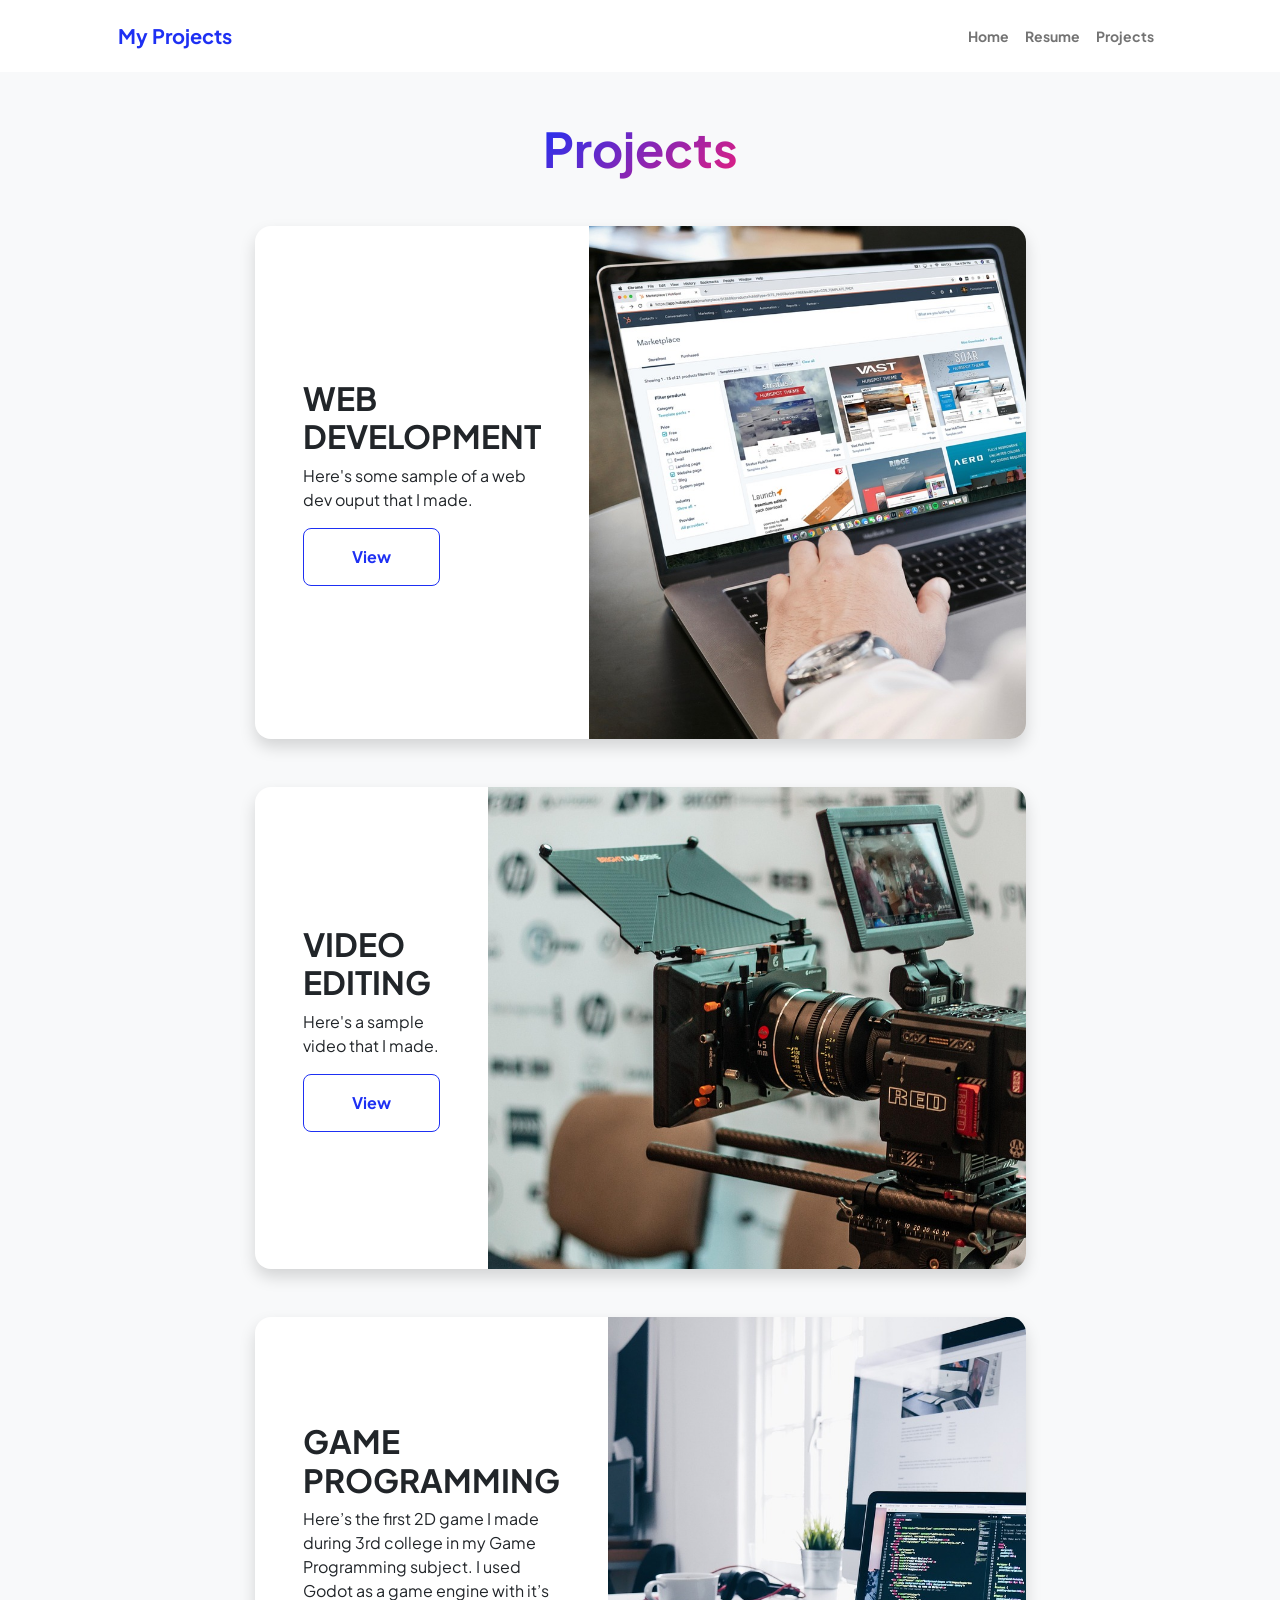
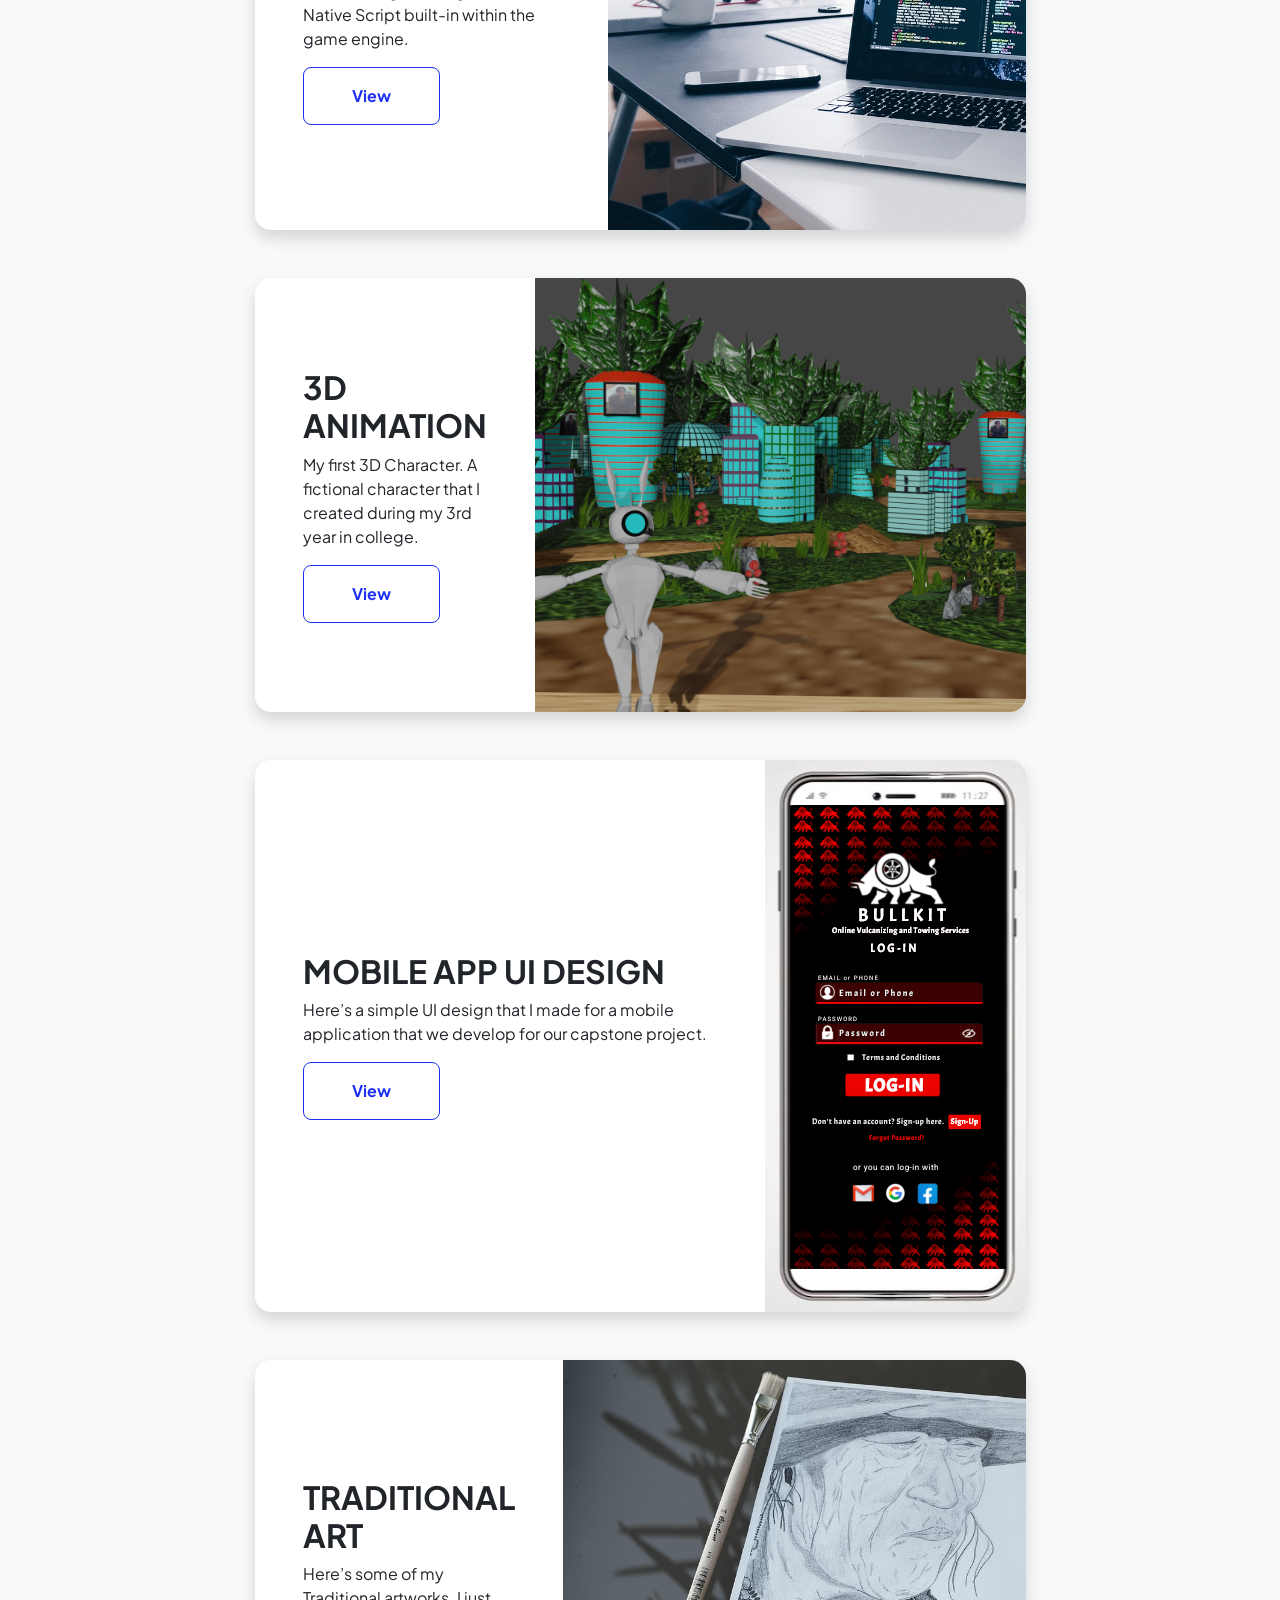
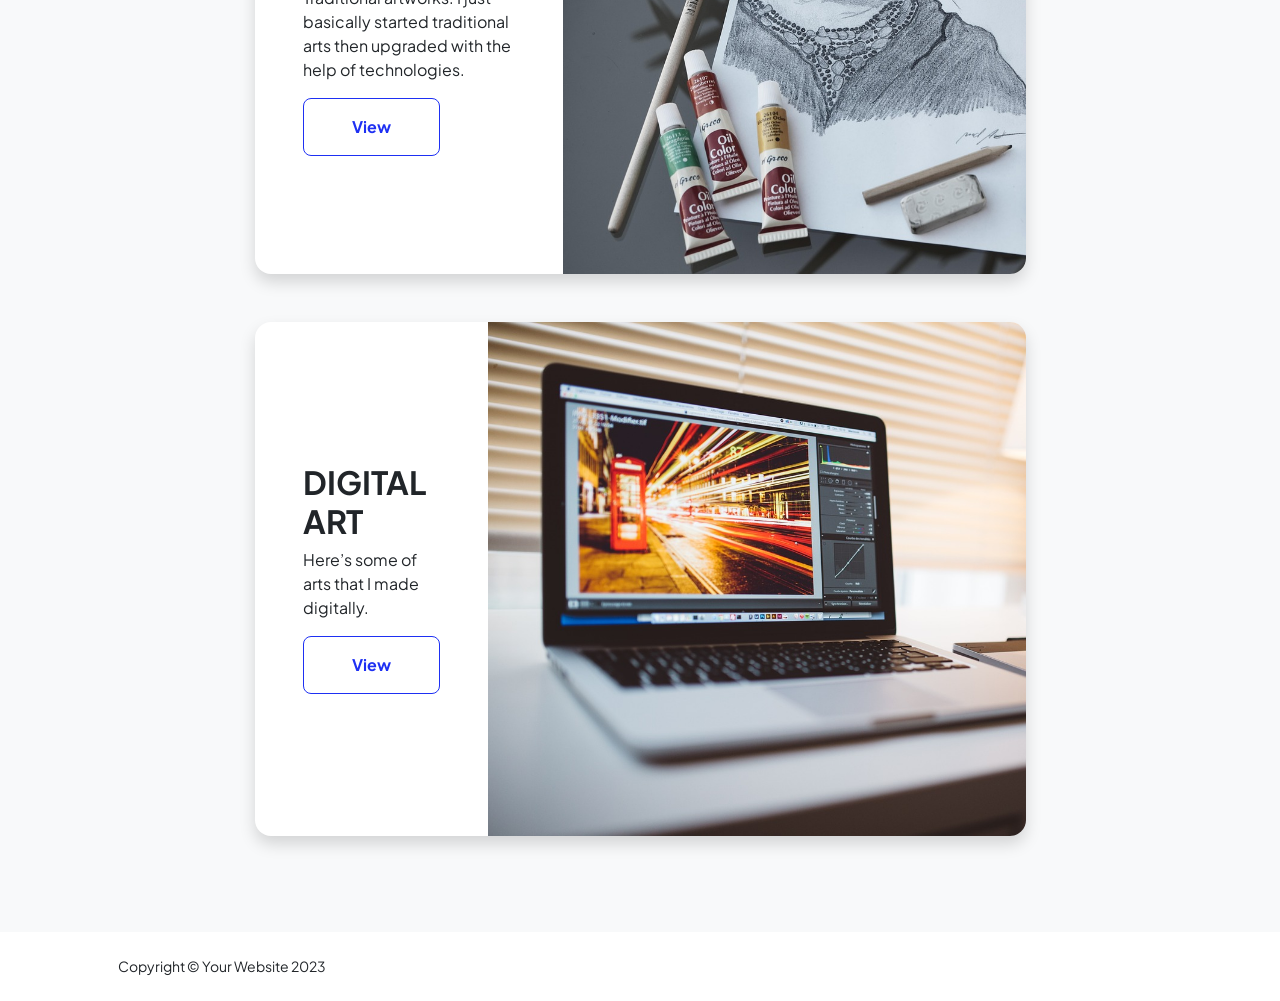
==== projects.html @ 904de493 "initial commit portfolio" ====
<!DOCTYPE html>
<html lang="en">
    <head>
        <meta charset="utf-8" />
        <meta name="viewport" content="width=device-width, initial-scale=1, shrink-to-fit=no" />
        <meta name="description" content="" />
        <meta name="author" content="" />
        <title>Dagle Anthony's Projects</title>
        <!-- Favicon-->
        <link rel="icon" type="image/x-icon" href="assets/favicon.ico" />
        <!-- Custom Google font-->
        <link rel="preconnect" href="https://fonts.googleapis.com" />
        <link rel="preconnect" href="https://fonts.gstatic.com" crossorigin />
        <link href="https://fonts.googleapis.com/css2?family=Plus+Jakarta+Sans:wght@100;200;300;400;500;600;700;800;900&amp;display=swap" rel="stylesheet" />
        <!-- Bootstrap icons-->
        <link href="https://cdn.jsdelivr.net/npm/bootstrap-icons@1.8.1/font/bootstrap-icons.css" rel="stylesheet" />
        <!-- Core theme CSS (includes Bootstrap)-->
        <link href="css/styles.css" rel="stylesheet" />
    </head>
    <body class="d-flex flex-column h-100 bg-light">
        <main class="flex-shrink-0">
            <!-- Navigation-->
            <nav class="navbar navbar-expand-lg navbar-light bg-white py-3">
                <div class="container px-5">
                    <a class="navbar-brand" href="index.html"><span class="fw-bolder text-primary">My Projects</span></a>
                    <button class="navbar-toggler" type="button" data-bs-toggle="collapse" data-bs-target="#navbarSupportedContent" aria-controls="navbarSupportedContent" aria-expanded="false" aria-label="Toggle navigation"><span class="navbar-toggler-icon"></span></button>
                    <div class="collapse navbar-collapse" id="navbarSupportedContent">
                        <ul class="navbar-nav ms-auto mb-2 mb-lg-0 small fw-bolder">
                            <li class="nav-item"><a class="nav-link" href="index.html">Home</a></li>
                            <li class="nav-item"><a class="nav-link" href="resume.html">Resume</a></li>
                            <li class="nav-item"><a class="nav-link" href="projects.html">Projects</a></li>
                            <!-- <li class="nav-item"><a class="nav-link" href="contact.html">Contact</a></li> -->
                        </ul>
                    </div>
                </div>
            </nav>
            <!-- Projects Section-->
            <section class="py-5">
                <div class="container px-5 mb-5">
                    <div class="text-center mb-5">
                        <h1 class="display-5 fw-bolder mb-0"><span class="text-gradient d-inline">Projects</span></h1>
                    </div>
                    <div class="row gx-5 justify-content-center">
                        <div class="col-lg-11 col-xl-9 col-xxl-8">
                            <!-- Project Card 1-->
                            <div class="card overflow-hidden shadow rounded-4 border-0 mb-5">
                                <div class="card-body p-0">
                                    <div class="d-flex align-items-center">
                                        <div class="p-5">
                                            <h2 class="fw-bolder">WEB DEVELOPMENT</h2>
                                            <p>Here's some sample of a web dev ouput that I made.</p>
                                            <a class="btn btn-outline-primary btn-lg px-5 py-3 fs-6 fw-bolder" href="webprojects.html">View</a>

                                        </div>
                                        <img class="img-fluid" src="assets/webpic.jpg" alt="..." />
                                    </div>
                                </div>
                            </div>
                            <!-- Project Card 2-->
                            <div class="card overflow-hidden shadow rounded-4 border-0">
                                <div class="card-body p-0">
                                    <div class="d-flex align-items-center">
                                        <div class="p-5">
                                            <h2 class="fw-bolder">VIDEO EDITING</h2>
                                            <p>Here's a sample video that I made.</p>
                                            <a class="btn btn-outline-primary btn-lg px-5 py-3 fs-6 fw-bolder" href="videoediting.html">View</a>
                                        </div>
                                        <img class="img-fluid" src="assets/vidpic.jpg" alt="..." />
                                    </div>
                                </div>
                            </div>
                            <br><br>

                            <!-- Project Card 3-->
                            <div class="card overflow-hidden shadow rounded-4 border-0">
                                <div class="card-body p-0">
                                    <div class="d-flex align-items-center">
                                        <div class="p-5">
                                            <h2 class="fw-bolder">GAME PROGRAMMING</h2>
                                            <p>Here’s the first 2D game I made during 3rd college in my Game Programming subject. I used Godot as a game engine with it’s Native Script built-in within the game engine.</p>
                                            <a class="btn btn-outline-primary btn-lg px-5 py-3 fs-6 fw-bolder" href="gameprogramming.html">View</a>
                                        </div>
                                        <img class="img-fluid" src="assets/gp.jpg" alt="..." />
                                    </div>
                                </div>
                            </div>
                            <br><br>

                            <!-- Project Card 4-->
                            <div class="card overflow-hidden shadow rounded-4 border-0">
                                <div class="card-body p-0">
                                    <div class="d-flex align-items-center">
                                        <div class="p-5">
                                            <h2 class="fw-bolder">3D ANIMATION</h2>
                                            <p>My first 3D Character. A fictional character that I created during my 3rd year in college.</p>
                                            <a class="btn btn-outline-primary btn-lg px-5 py-3 fs-6 fw-bolder" href="3danimation.html">View</a>
                                        </div>
                                        <img class="img-fluid" src="assets/3d4.png" alt="..." />
                                    </div>
                                </div>
                            </div>
                            <br><br>

                            <!-- Project Card 5-->
                            <div class="card overflow-hidden shadow rounded-4 border-0">
                                <div class="card-body p-0">
                                    <div class="d-flex align-items-center">
                                        <div class="p-5">
                                            <h2 class="fw-bolder">MOBILE APP UI DESIGN</h2>
                                            <p>Here’s a simple UI design that I made for a mobile application that we develop for our capstone project.</p>
                                            <a class="btn btn-outline-primary btn-lg px-5 py-3 fs-6 fw-bolder" href="uiapp.html">View</a>
                                        </div>
                                        <img class="img-fluid" src="assets/u1.png" alt="..." />
                                    </div>
                                </div>
                            </div>
                            <br><br>

                            <!-- Project Card 6-->
                            <div class="card overflow-hidden shadow rounded-4 border-0">
                                <div class="card-body p-0">
                                    <div class="d-flex align-items-center">
                                        <div class="p-5">
                                            <h2 class="fw-bolder">TRADITIONAL ART</h2>
                                            <p>Here’s some of my Traditional artworks. I just basically started traditional arts then upgraded with the help of technologies.</p>
                                            <a class="btn btn-outline-primary btn-lg px-5 py-3 fs-6 fw-bolder" href="art.html">View</a>
                                        </div>
                                        <img class="img-fluid" src="assets/sketch.jpg" alt="..." />
                                    </div>
                                </div>
                            </div>
                            <br><br>
                            <!-- Project Card 7-->
                            <div class="card overflow-hidden shadow rounded-4 border-0">
                                <div class="card-body p-0">
                                    <div class="d-flex align-items-center">
                                        <div class="p-5">
                                            <h2 class="fw-bolder">DIGITAL ART</h2>
                                            <p>Here’s some of arts that I made digitally.</p>
                                            <a class="btn btn-outline-primary btn-lg px-5 py-3 fs-6 fw-bolder" href="digi-art.html">View</a>
                                        </div>
                                        <img class="img-fluid" src="assets/digi.jpg" alt="..." />
                                    </div>
                                </div>
                            </div>

                        </div>
                    </div>
                </div>
            </section>
            <!-- Call to action section
            <section class="py-5 bg-gradient-primary-to-secondary text-white">
                <div class="container px-5 my-5">
                    <div class="text-center">
                        <h2 class="display-4 fw-bolder mb-4">Let's build something together</h2>
                        <a class="btn btn-outline-light btn-lg px-5 py-3 fs-6 fw-bolder" href="contact.html">Contact me</a>
                    </div>
                </div>
            </section> -->
        </main>
        <!-- Footer-->
        <footer class="bg-white py-4 mt-auto">
            <div class="container px-5">
                <div class="row align-items-center justify-content-between flex-column flex-sm-row">
                    <div class="col-auto"><div class="small m-0">Copyright &copy; Your Website 2023</div></div>
                    <!-- <div class="col-auto">
                        <a class="small" href="#!">Privacy</a>
                        <span class="mx-1">&middot;</span>
                        <a class="small" href="#!">Terms</a>
                        <span class="mx-1">&middot;</span>
                        <a class="small" href="#!">Contact</a>
                    </div> -->
                </div>
            </div>
        </footer>
        <!-- Bootstrap core JS-->
        <script src="https://cdn.jsdelivr.net/npm/bootstrap@5.2.3/dist/js/bootstrap.bundle.min.js"></script>
        <!-- Core theme JS-->
        <script src="js/scripts.js"></script>
    </body>
</html>
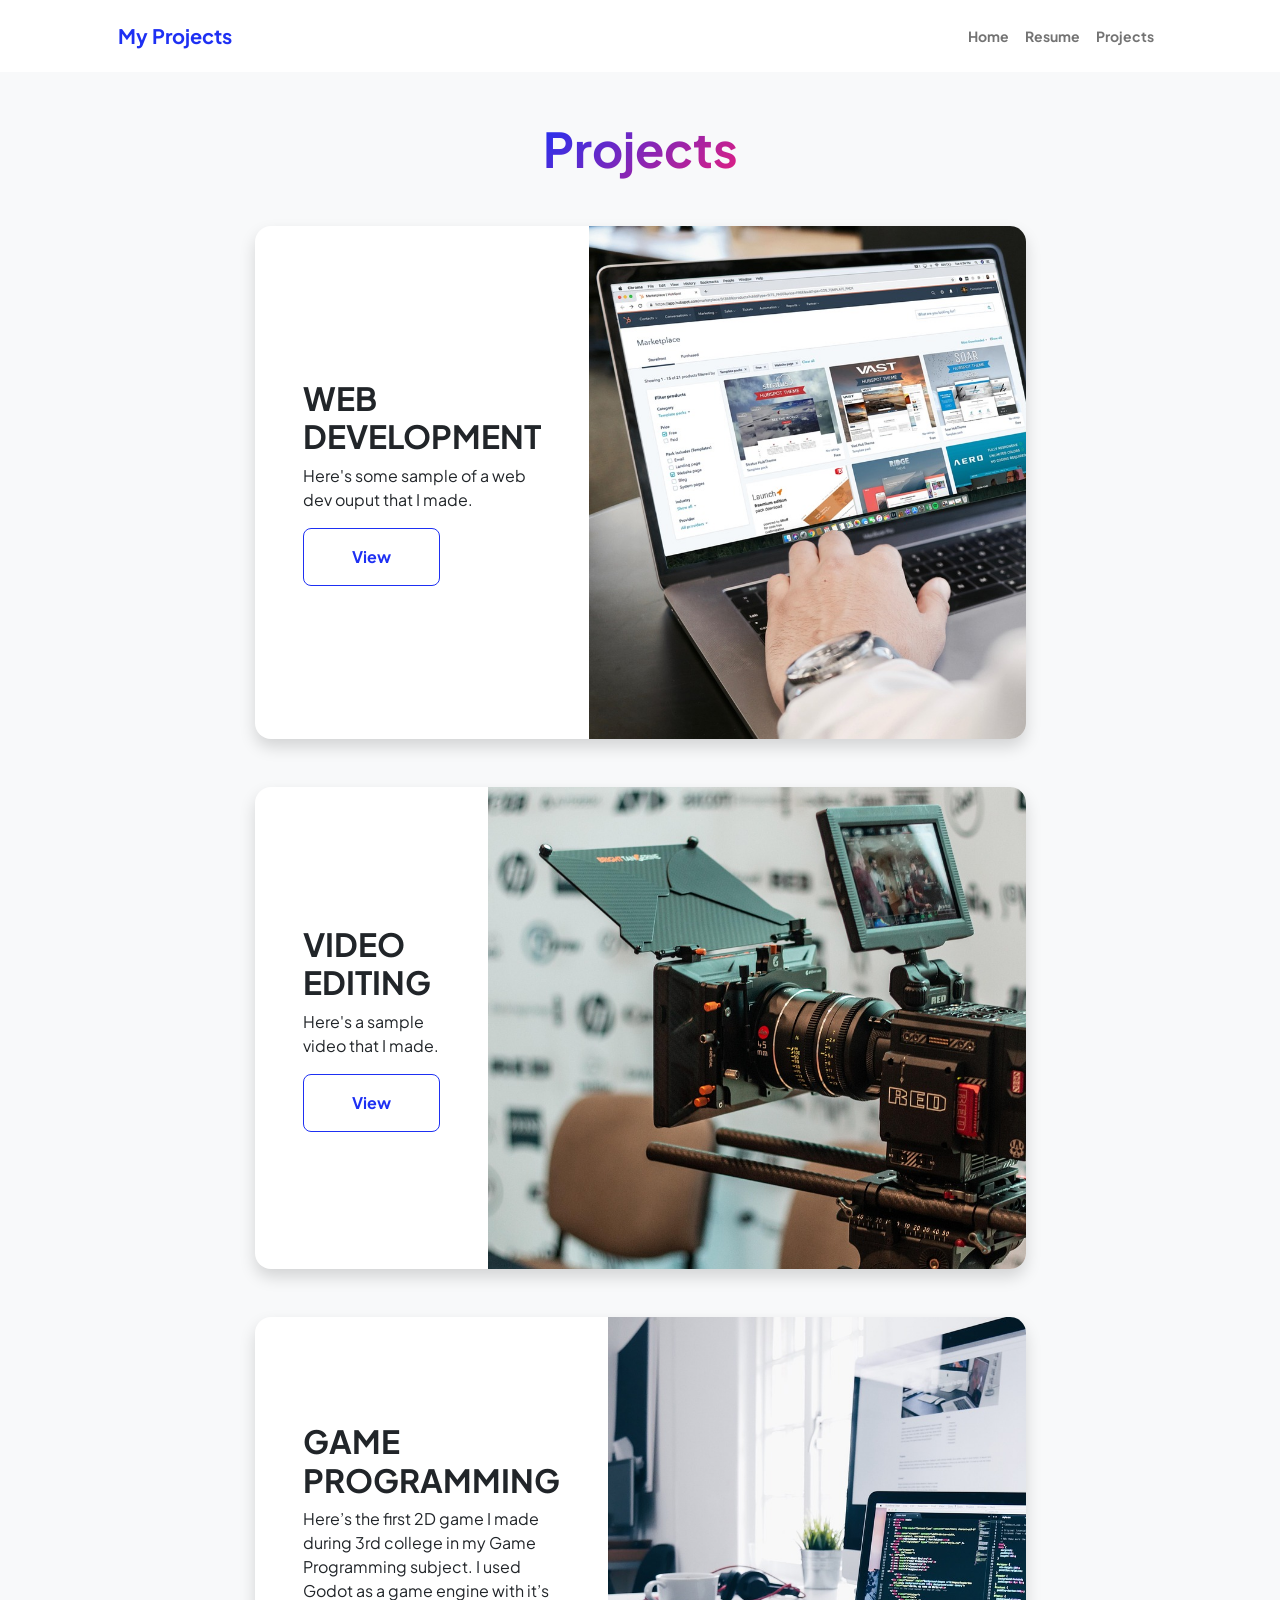
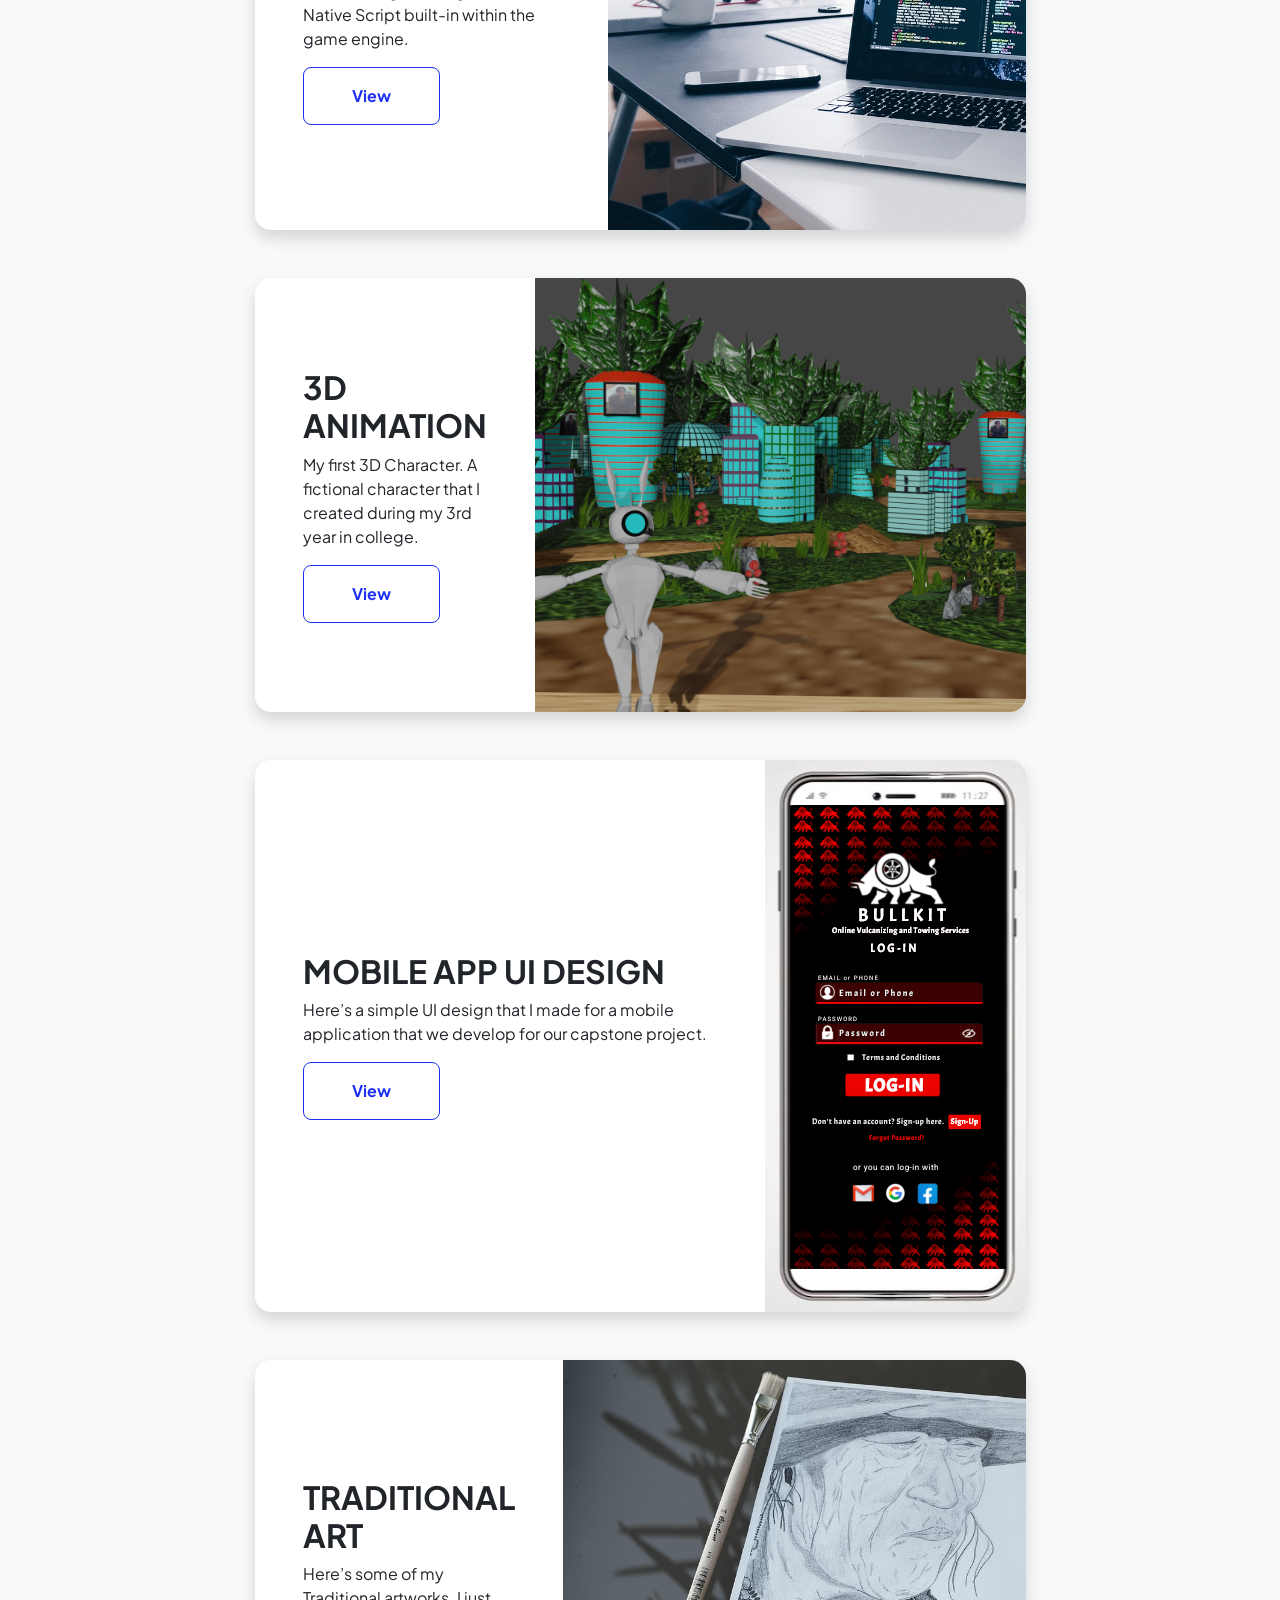
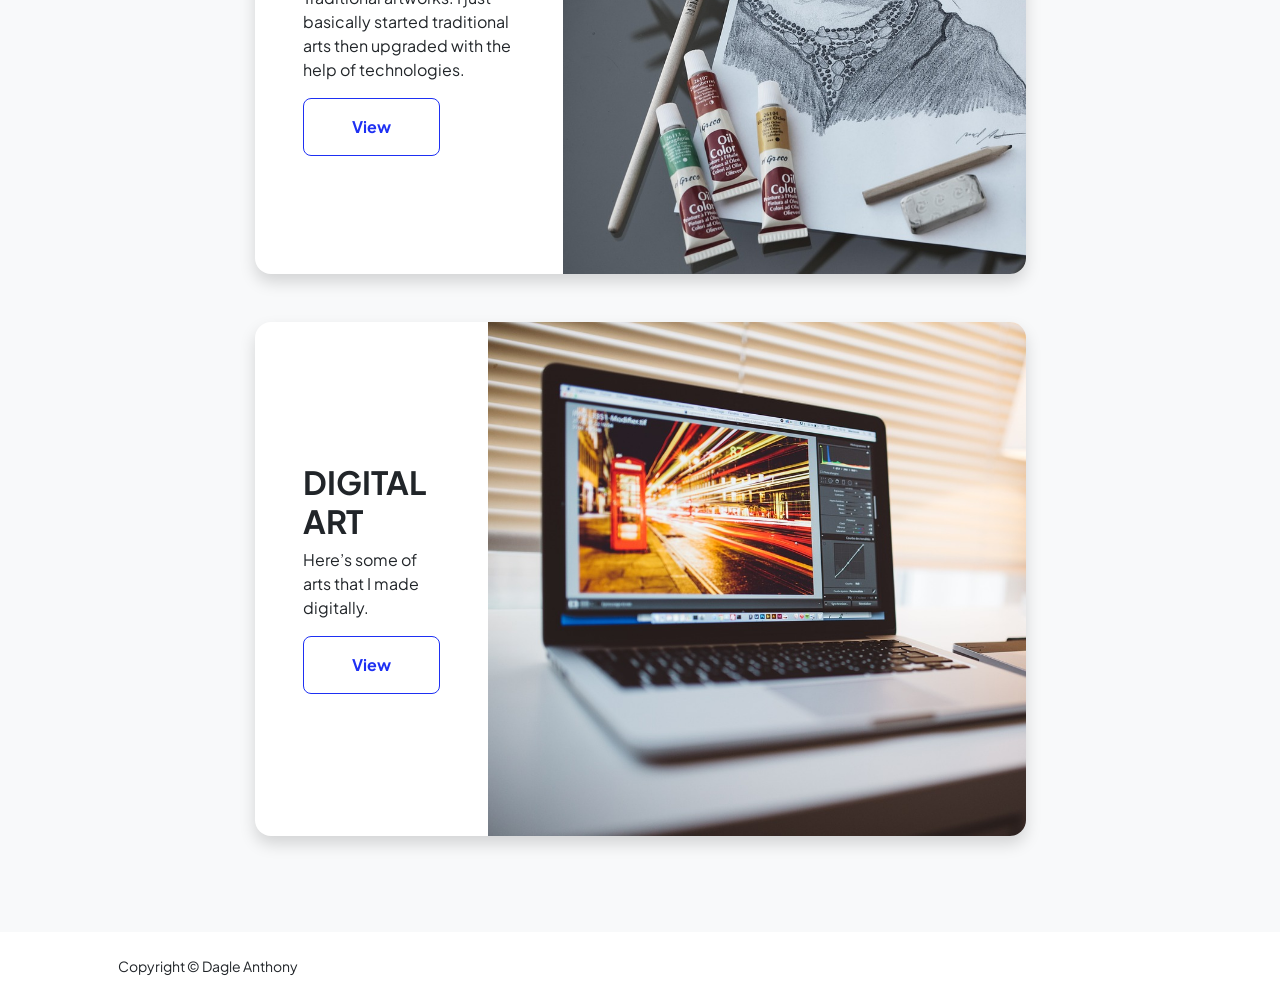
==== commit 8d96fe7c: "Update projects.html" ====
--- a/projects.html
+++ b/projects.html
@@ -162,7 +162,7 @@
         <footer class="bg-white py-4 mt-auto">
             <div class="container px-5">
                 <div class="row align-items-center justify-content-between flex-column flex-sm-row">
-                    <div class="col-auto"><div class="small m-0">Copyright &copy; Your Website 2023</div></div>
+                         <div class="col-auto"><div class="small m-0">Copyright &copy; Dagle Anthony</div></div>
                     <!-- <div class="col-auto">
                         <a class="small" href="#!">Privacy</a>
                         <span class="mx-1">&middot;</span>
